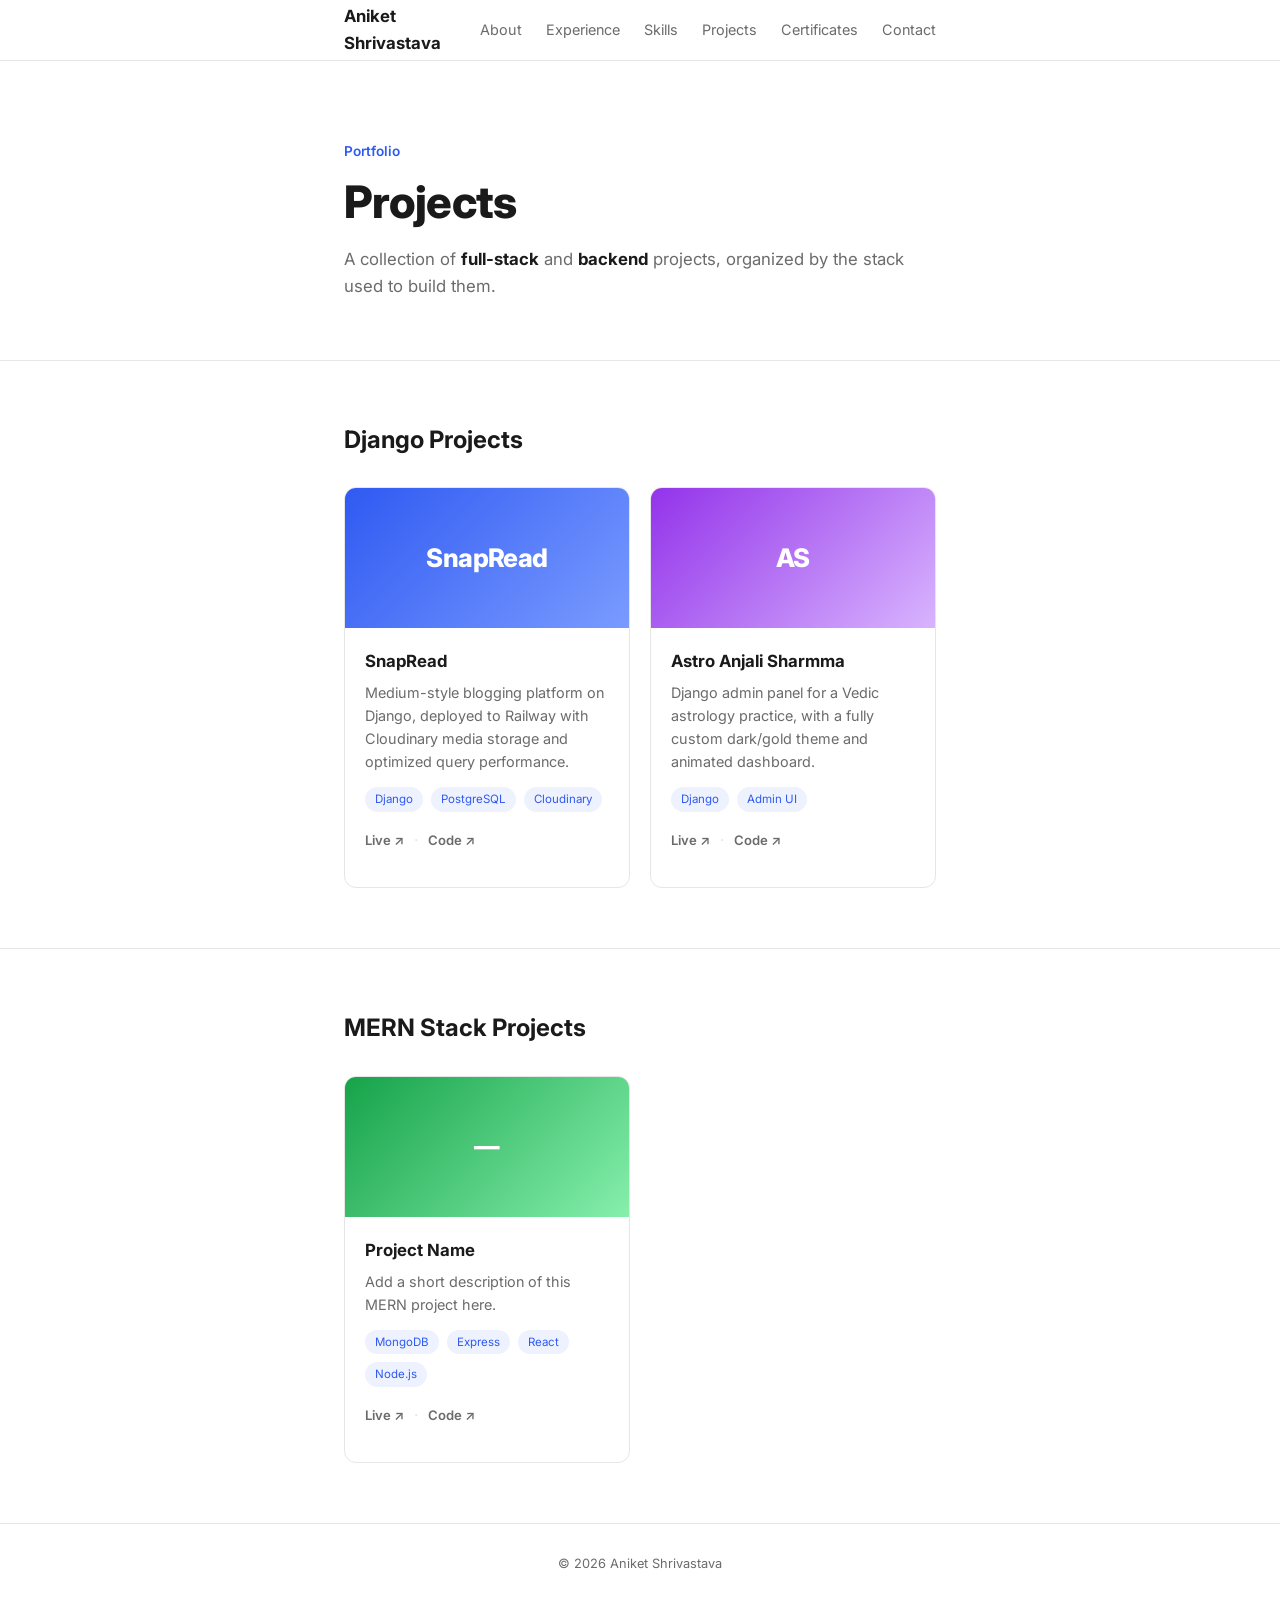
==== projects.html @ 5792fc20 "first commit" ====
<!doctype html>
<html lang="en">
  <head>
    <meta charset="UTF-8" />
    <meta name="viewport" content="width=device-width, initial-scale=1.0" />
    <title>Projects — Aniket Shrivastava</title>
    <link rel="preconnect" href="https://fonts.googleapis.com" />
    <link
      href="https://fonts.googleapis.com/css2?family=Inter:wght@400;500;600;700;800&display=swap"
      rel="stylesheet"
    />
    <link rel="stylesheet" href="assest/css/style.css" />
  </head>
  <body>
    <nav>
      <div class="wrap">
        <div class="logo">Aniket Shrivastava</div>
        <div class="navlinks">
          <a href="index.html#about">About</a>
          <a href="index.html#experience">Experience</a>
          <a href="index.html#skills">Skills</a>
          <a href="projects.html">Projects</a>
          <a href="index.html#certificates">Certificates</a>
          <a href="index.html#contact">Contact</a>
        </div>
      </div>
    </nav>

    <header class="hero">
      <div class="wrap">
        <div class="eyebrow">Portfolio</div>
        <h1>Projects</h1>
        <p class="sub">
          A collection of <b>full-stack</b> and <b>backend</b> projects,
          organized by the stack used to build them.
        </p>
      </div>
    </header>

    <!-- DJANGO PROJECTS -->
    <section id="django-projects">
      <div class="wrap">
        <h2>Django Projects</h2>
        <div class="proj-grid">

          <div class="proj-card">
            <div class="proj-thumb c1">SnapRead</div>
            <div class="proj-body">
              <div class="proj-title">
                <a
                  href="https://github.com/iamaniket-python/Snapread"
                  target="_blank"
                  rel="noopener"
                  >SnapRead</a
                >
              </div>
              <div class="proj-desc">
                Medium-style blogging platform on Django, deployed to Railway
                with Cloudinary media storage and optimized query performance.
              </div>
              <div class="proj-tags">
                <span class="tag">Django</span>
                <span class="tag">PostgreSQL</span>
                <span class="tag">Cloudinary</span>
              </div>
              <div class="proj-links">
                <a href="#">Live ↗</a><span>·</span>
                <a
                  href="https://github.com/iamaniket-python/Snapread"
                  target="_blank"
                  rel="noopener"
                  >Code ↗</a
                >
              </div>
            </div>
          </div>

          <div class="proj-card">
            <div class="proj-thumb c3">AS</div>
            <div class="proj-body">
              <div class="proj-title">Astro Anjali Sharmma</div>
              <div class="proj-desc">
                Django admin panel for a Vedic astrology practice, with a
                fully custom dark/gold theme and animated dashboard.
              </div>
              <div class="proj-tags">
                <span class="tag">Django</span>
                <span class="tag">Admin UI</span>
              </div>
              <div class="proj-links">
                <a href="#">Live ↗</a><span>·</span>
                <a href="#">Code ↗</a>
              </div>
            </div>
          </div>

        </div>
      </div>
    </section>

    <!-- MERN PROJECTS -->
    <section id="mern-projects">
      <div class="wrap">
        <h2>MERN Stack Projects</h2>
        <div class="proj-grid">

          <div class="proj-card">
            <div class="proj-thumb c2">—</div>
            <div class="proj-body">
              <div class="proj-title">Project Name</div>
              <div class="proj-desc">
                Add a short description of this MERN project here.
              </div>
              <div class="proj-tags">
                <span class="tag">MongoDB</span>
                <span class="tag">Express</span>
                <span class="tag">React</span>
                <span class="tag">Node.js</span>
              </div>
              <div class="proj-links">
                <a href="#">Live ↗</a><span>·</span>
                <a href="#">Code ↗</a>
              </div>
            </div>
          </div>

        </div>
      </div>
    </section>

    <footer>© 2026 Aniket Shrivastava</footer>
  </body>
</html>
---- assest/css/style.css ----
:root{
  --bg:#ffffff;
  --text:#1a1a1a;
  --text-dim:#6b6b6b;
  --line:#e6e6e6;
  --accent:#2f5af2;
  --sans:'Inter', sans-serif;
}
*{margin:0;padding:0;box-sizing:border-box;}
html{scroll-behavior:smooth;}
body{background:var(--bg);color:var(--text);font-family:var(--sans);line-height:1.6;}
a{color:inherit;text-decoration:none;}
.wrap{max-width:50%;margin:0 auto;padding:0 24px;}

nav{position:sticky;top:0;background:rgba(255,255,255,0.9);backdrop-filter:blur(8px);border-bottom:1px solid var(--line);z-index:10;}
nav .wrap{display:flex;align-items:center;justify-content:space-between;height:60px;}
.logo{font-weight:700;font-size:1.05rem;}
.navlinks{display:flex;gap:24px;font-size:0.9rem;color:var(--text-dim);align-items:center;}
.navlinks a:hover{color:var(--text);}

header.hero{padding:80px 0 60px;}
.eyebrow{font-size:0.85rem;color:var(--accent);font-weight:600;margin-bottom:14px;}
h1{font-size:clamp(2rem,5vw,2.8rem);font-weight:800;letter-spacing:-0.02em;line-height:1.15;}
.sub{margin-top:18px;color:var(--text-dim);font-size:1.05rem;max-width:560px;}
.sub b{color:var(--text);}
.hero-actions{margin-top:28px;display:flex;gap:14px;flex-wrap:wrap;}
.btn{font-size:0.9rem;font-weight:600;padding:11px 20px;border-radius:6px;display:inline-block;border:1px solid transparent;}
.btn-primary{background:var(--text);color:#fff;}
.btn-primary:hover{background:var(--accent);}
.btn-ghost{border:1px solid var(--line);color:var(--text);}
.btn-ghost:hover{border-color:var(--text);}

section{padding:60px 0;border-top:1px solid var(--line);}
h2{font-size:1.5rem;font-weight:700;margin-bottom:28px;}

.about p{color:var(--text-dim);margin-bottom:14px;}
.about b{color:var(--text);}

.skills{display:flex;flex-wrap:wrap;gap:10px;}
.skill{font-size:0.85rem;border:1px solid var(--line);padding:7px 14px;border-radius:20px;color:var(--text-dim);}

.code-block{
  background:#0d1117;border-radius:10px;padding:20px 22px;overflow-x:auto;
  font-family:'Courier New', monospace;font-size:0.85rem;line-height:1.7;
  margin-top:18px;
}
.code-block code{color:#c9d1d9;white-space:pre;}
.code-block .kw{color:#ff7b72;}
.code-block .fn{color:#d2a8ff;}
.code-block .str{color:#a5d6ff;}
.code-block .cm{color:#8b949e;}
.code-block .nm{color:#79c0ff;}

.proj-grid{display:grid;grid-template-columns:1fr 1fr;gap:20px;}
.proj-card{
  border:1px solid var(--line);border-radius:12px;overflow:hidden;
  display:flex;flex-direction:column;transition:border-color .2s, transform .2s, box-shadow .2s;
}
.proj-card:hover{border-color:var(--accent);transform:translateY(-3px);box-shadow:0 12px 28px -10px rgba(0,0,0,0.12);}
.proj-thumb{
  height:140px;display:flex;align-items:center;justify-content:center;
  font-size:1.6rem;font-weight:800;color:#fff;letter-spacing:-0.02em;
}
.proj-thumb.c1{background:linear-gradient(135deg,#2f5af2,#7a9bff);}
.proj-thumb.c2{background:linear-gradient(135deg,#16a34a,#86efac);}
.proj-thumb.c3{background:linear-gradient(135deg,#9333ea,#d8b4fe);}
.proj-thumb.c4{background:linear-gradient(135deg,#ea580c,#fdba74);}
.proj-thumb.c5{background:linear-gradient(135deg,#0891b2,#67e8f9);}
.proj-thumb.c6{background:linear-gradient(135deg,#db2777,#f9a8d4);}
.proj-body{padding:20px;display:flex;flex-direction:column;flex:1;}
.proj-title{font-size:1.05rem;font-weight:700;margin-bottom:6px;}
.proj-title a:hover{color:var(--accent);}
.proj-desc{color:var(--text-dim);font-size:0.9rem;margin-bottom:14px;flex:1;}
.proj-tags{display:flex;gap:8px;flex-wrap:wrap;margin-bottom:16px;}
.tag{font-size:0.72rem;color:var(--accent);background:#eef2ff;padding:3px 10px;border-radius:20px;}
.proj-links{display:flex;align-items:center;gap:10px;margin-bottom:14px;}
.proj-links a{font-size:0.82rem;font-weight:600;color:var(--text-dim);}
.proj-links a:hover{color:var(--accent);}
.proj-links span{color:var(--line);}
.proj-more{
  display:block;text-align:center;font-size:0.82rem;font-weight:600;
  border-top:1px solid var(--line);padding:12px 0 0;margin-top:auto;color:var(--text);
}
.proj-more:hover{color:var(--accent);}

@media (max-width:640px){
  .proj-grid{grid-template-columns:1fr;}
}

.cert-grid{display:grid;grid-template-columns:1fr 1fr;gap:16px;}
.cert-card{
  border:1px solid var(--line);border-radius:10px;padding:18px 20px;
  display:flex;align-items:flex-start;gap:14px;transition:border-color .2s, transform .2s;
}
.cert-card:hover{border-color:var(--accent);transform:translateY(-2px);}
.cert-icon{
  width:38px;height:38px;border-radius:8px;background:#eef2ff;color:var(--accent);
  display:flex;align-items:center;justify-content:center;font-size:1rem;font-weight:800;flex-shrink:0;
}
.cert-name{font-size:0.95rem;font-weight:700;margin-bottom:3px;}
.cert-issuer{font-size:0.82rem;color:var(--text-dim);}
.cert-date{font-size:0.76rem;color:var(--text-dim);margin-top:4px;}
.cert-link{font-size:0.8rem;font-weight:600;color:var(--accent);margin-top:6px;display:inline-block;}

@media (max-width:600px){
  .cert-grid{grid-template-columns:1fr;}
}

.proj-hero{padding:60px 0 40px;}
.proj-hero .eyebrow{margin-bottom:10px;}
.proj-hero h1{font-size:clamp(1.8rem,4.5vw,2.4rem);}
.proj-hero .proj-tags{margin-top:18px;margin-bottom:0;}
.proj-links-row{margin-top:28px;display:flex;gap:14px;flex-wrap:wrap;}

.feature-list{list-style:none;}
.feature-list li{padding:12px 0;border-bottom:1px solid var(--line);color:var(--text-dim);font-size:0.95rem;position:relative;padding-left:22px;}
.feature-list li:last-child{border-bottom:none;}
.feature-list li::before{content:"—";position:absolute;left:0;color:var(--accent);font-weight:700;}

.backlink{display:inline-block;margin:30px 0 0;font-size:0.88rem;color:var(--text-dim);}
.backlink:hover{color:var(--text);}

.timeline{display:flex;flex-direction:column;gap:0;}
.tl-item{display:grid;grid-template-columns:140px 1fr;gap:20px;padding:20px 0;border-bottom:1px solid var(--line);}
.tl-item:last-child{border-bottom:none;}
.tl-date{font-size:0.82rem;color:var(--text-dim);font-weight:600;padding-top:2px;}
.tl-role{font-size:1.02rem;font-weight:700;}
.tl-org{font-size:0.9rem;color:var(--accent);font-weight:600;margin-bottom:8px;}
.tl-desc{color:var(--text-dim);font-size:0.92rem;}

@media (max-width:600px){
  .tl-item{grid-template-columns:1fr;gap:4px;}
}

.contact p{color:var(--text-dim);margin-bottom:22px;}
.contact-links{display:flex;gap:14px;flex-wrap:wrap;}

footer{padding:30px 0;text-align:center;font-size:0.8rem;color:var(--text-dim);border-top:1px solid var(--line);}

@media (max-width:600px){
  .navlinks{display:none;}
  .wrap{max-width:100%;padding:0 16px;}
  header.hero{padding:50px 0 36px;}
  section{padding:36px 0;}
  .hero-actions{flex-direction:column;align-items:stretch;}
  .btn{text-align:center;}
}
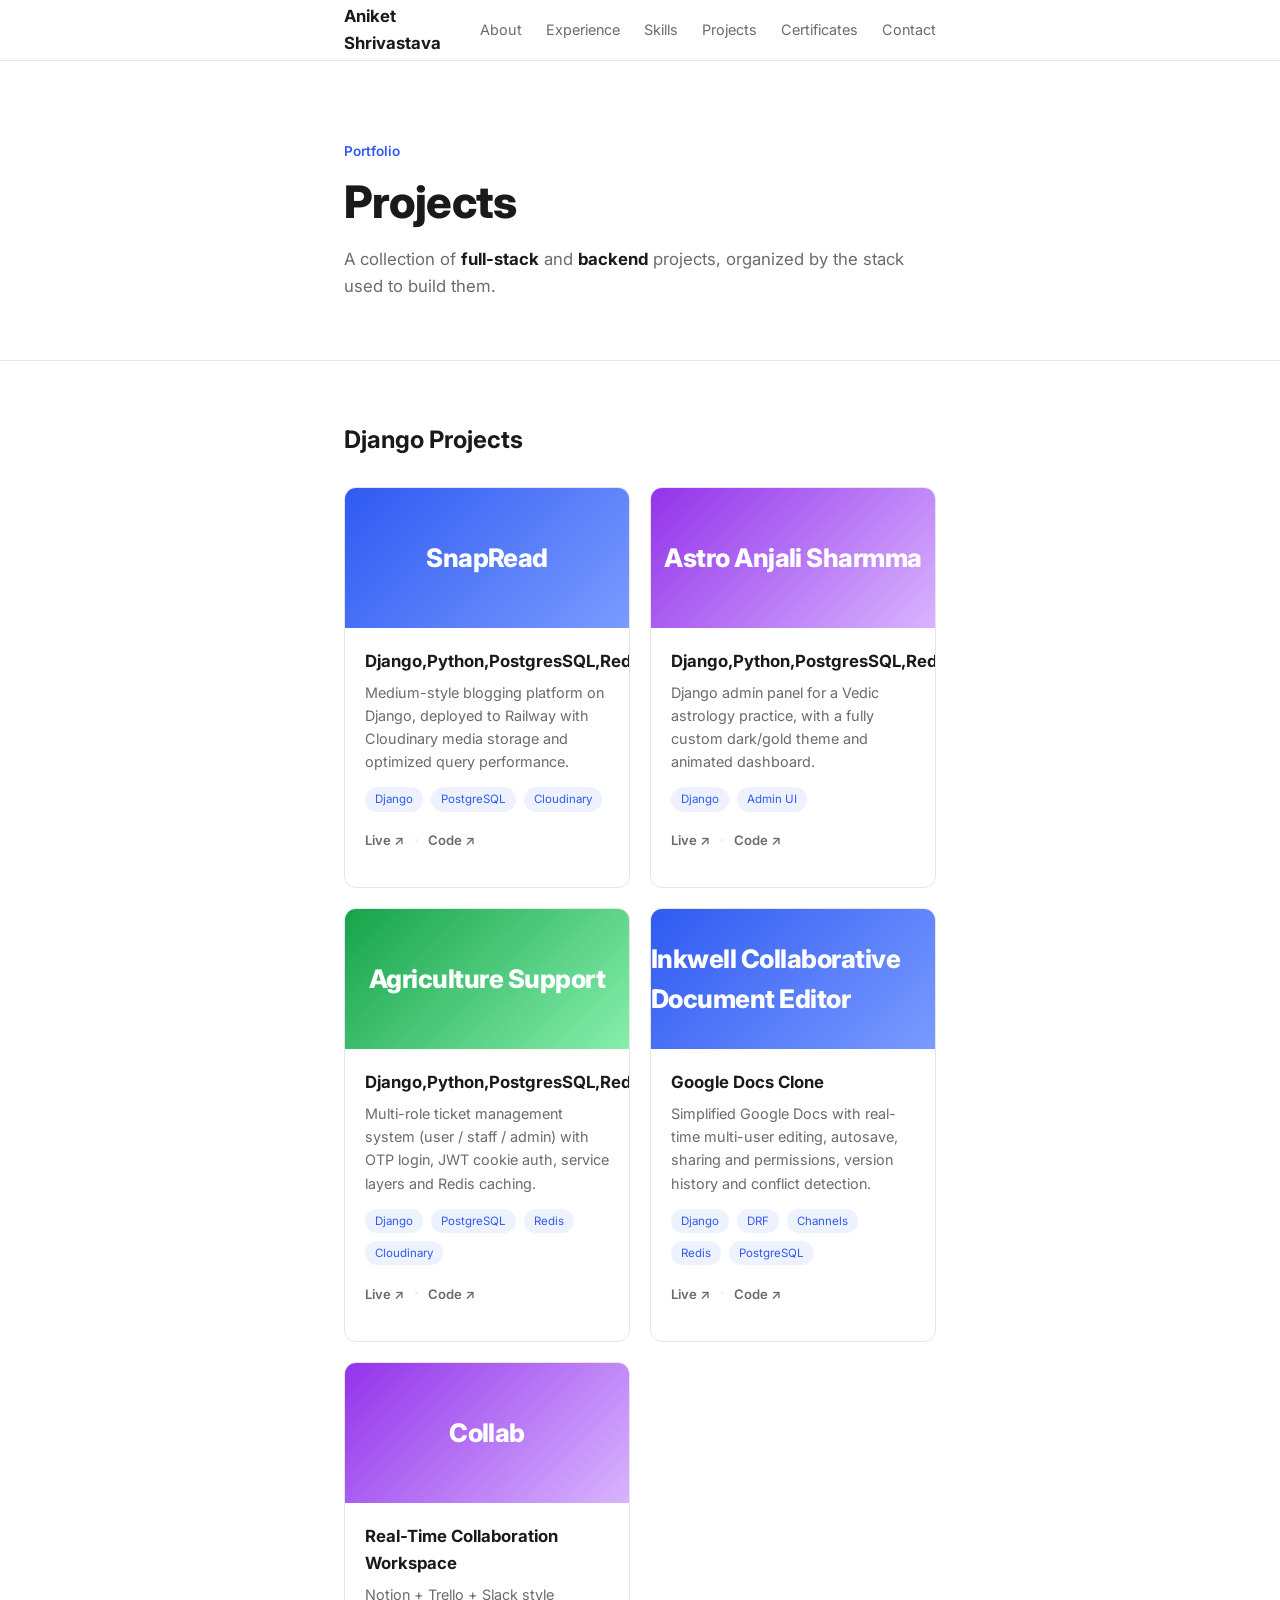
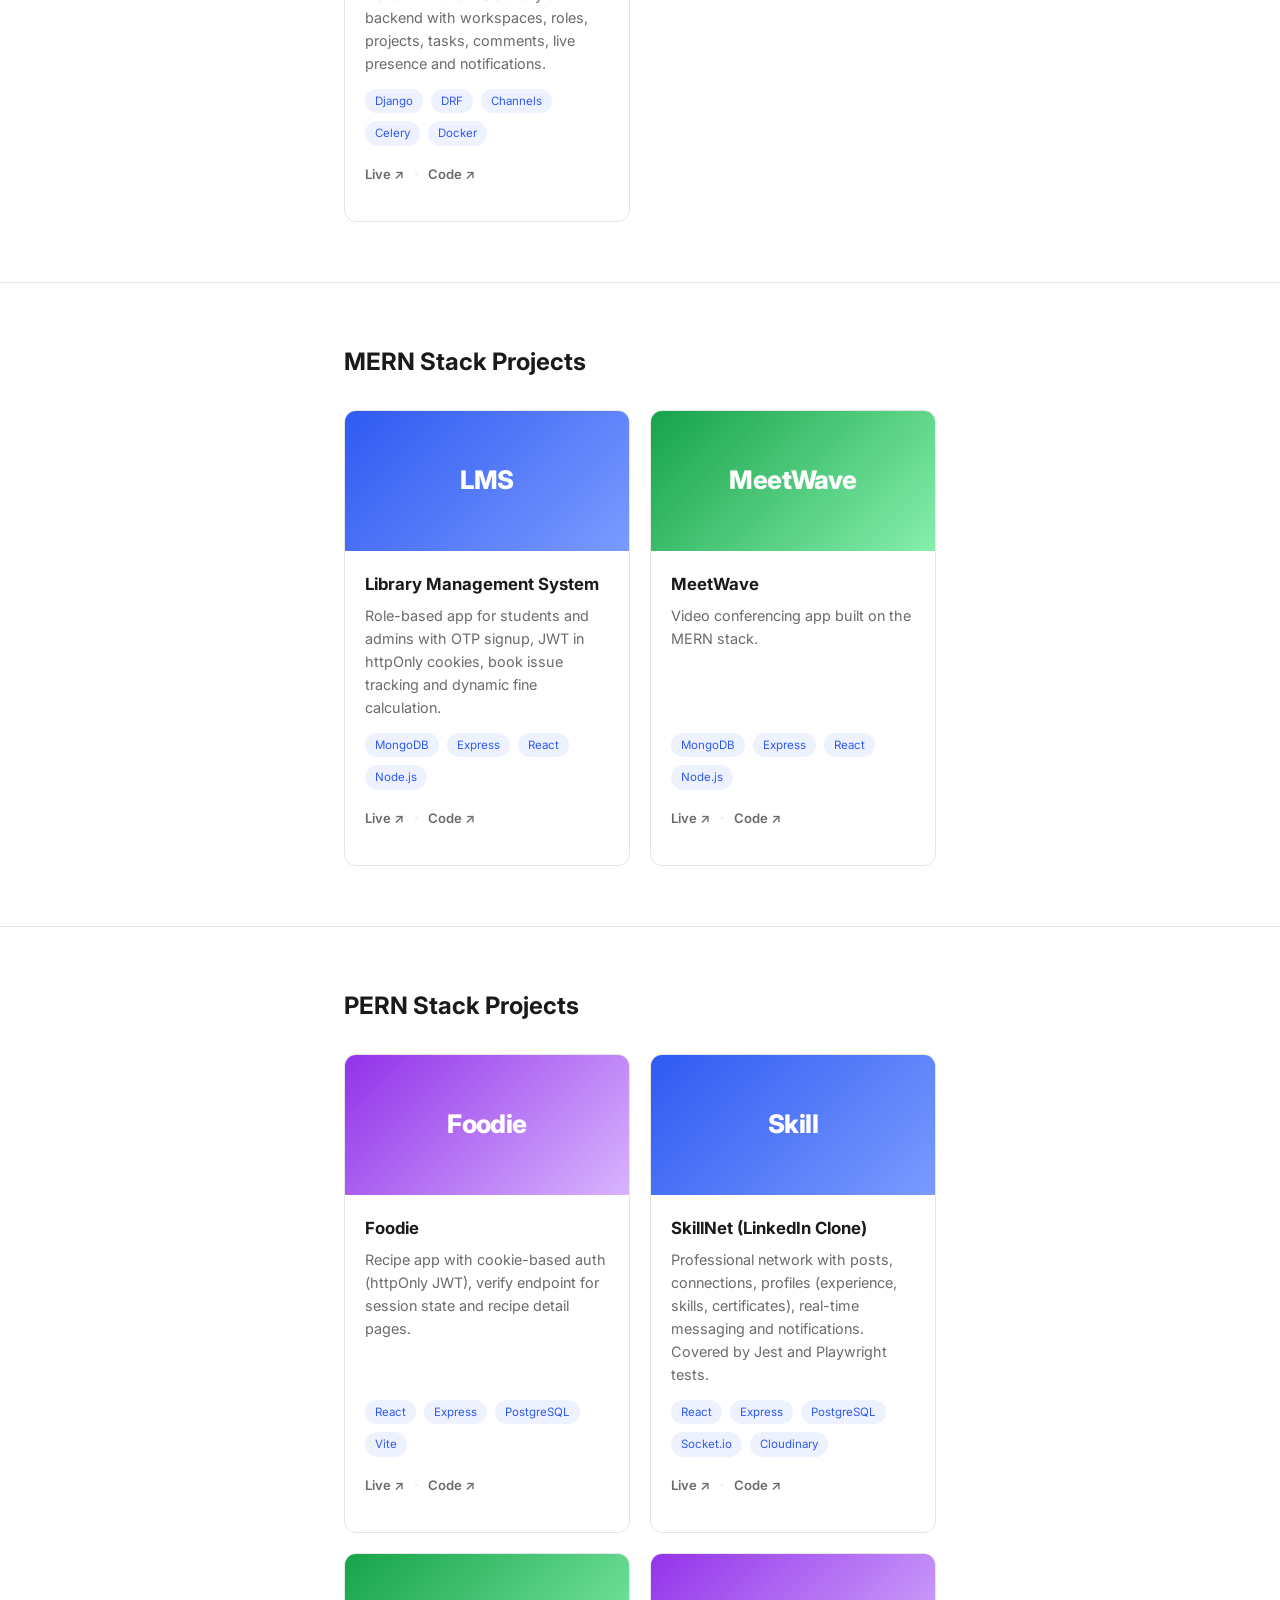
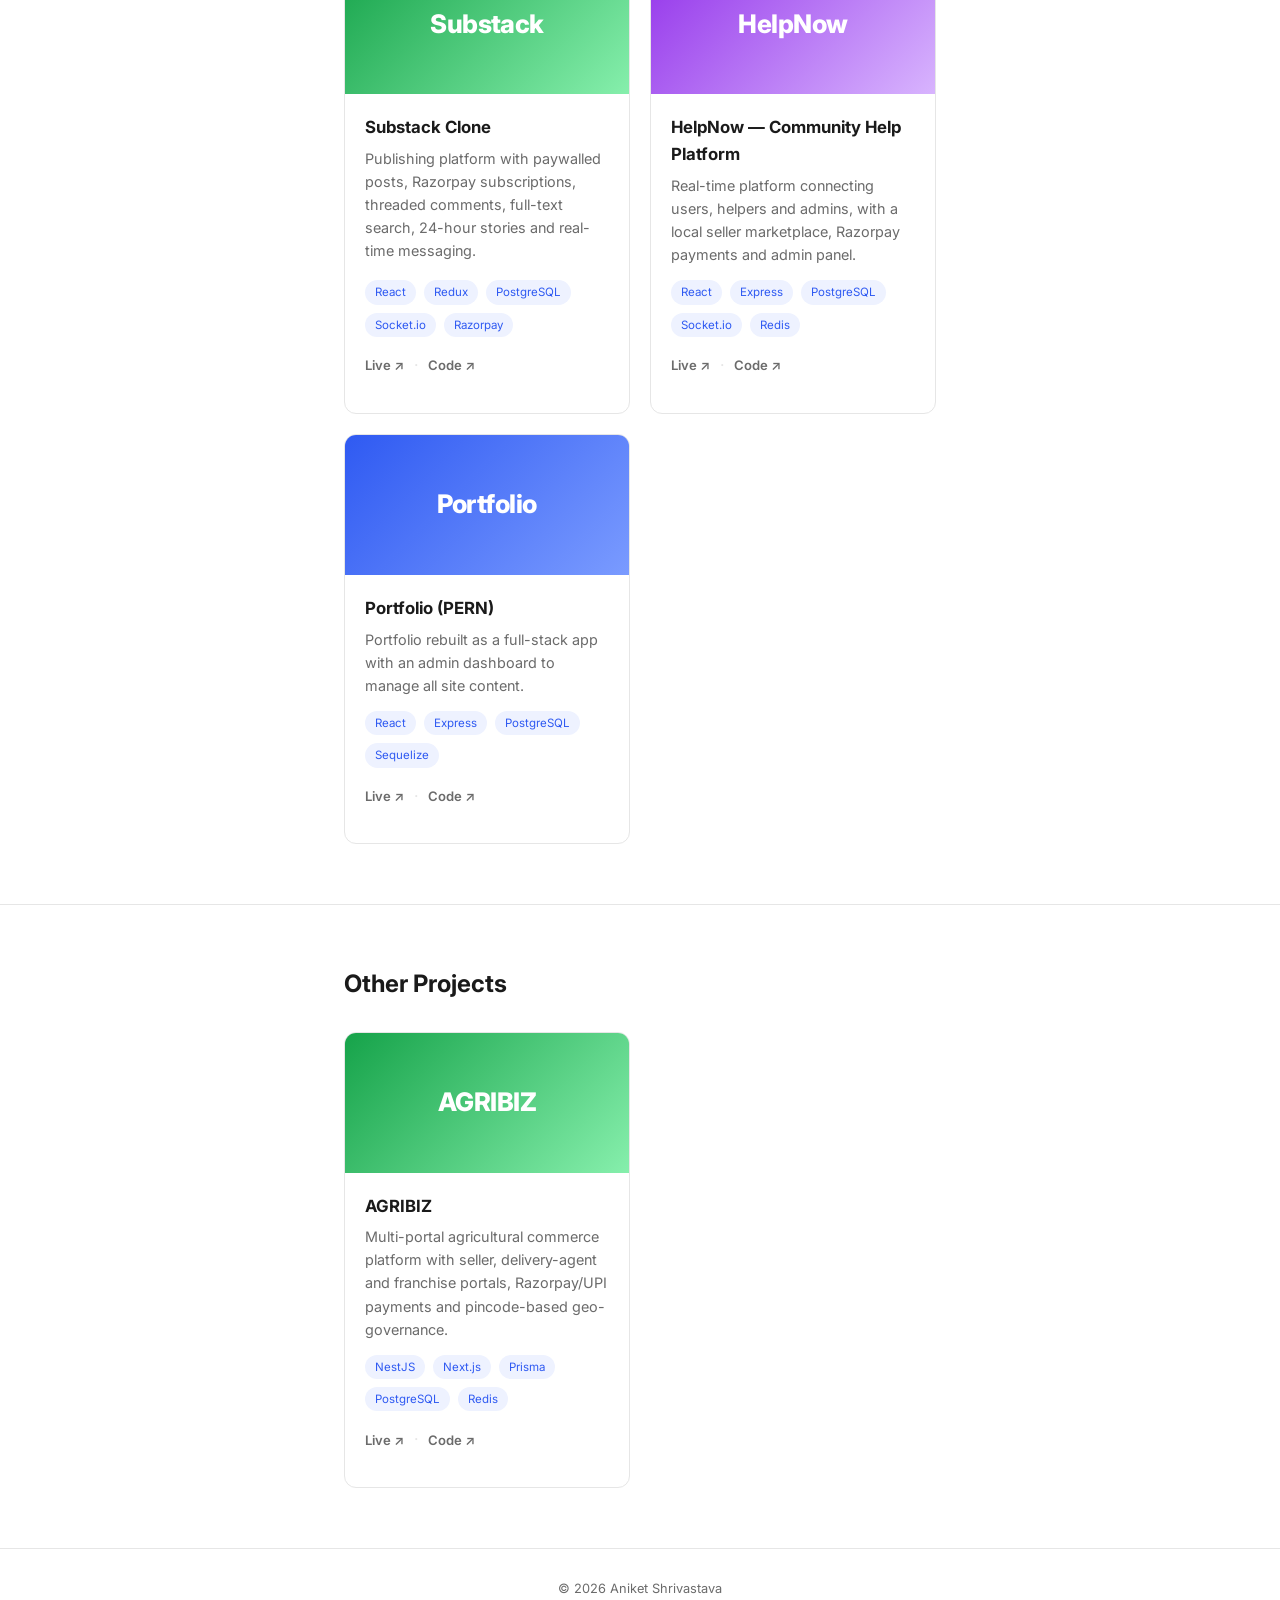
==== commit f379b748: "adding projects" ====
--- a/projects.html
+++ b/projects.html
@@ -51,7 +51,7 @@
                   href="https://github.com/iamaniket-python/Snapread"
                   target="_blank"
                   rel="noopener"
-                  >SnapRead</a
+                  >Django,Python,PostgresSQL,Redis,JWT,Cloudnary</a
                 >
               </div>
               <div class="proj-desc">
@@ -76,9 +76,9 @@
           </div>
 
           <div class="proj-card">
-            <div class="proj-thumb c3">AS</div>
-            <div class="proj-body">
-              <div class="proj-title">Astro Anjali Sharmma</div>
+            <div class="proj-thumb c3">Astro Anjali Sharmma</div>
+            <div class="proj-body">
+              <div class="proj-title">Django,Python,PostgresSQL,Redis,JWT,Cloudnary</div>
               <div class="proj-desc">
                 Django admin panel for a Vedic astrology practice, with a
                 fully custom dark/gold theme and animated dashboard.
@@ -94,6 +94,86 @@
             </div>
           </div>
 
+          <div class="proj-card">
+            <div class="proj-thumb c2">Agriculture Support</div>
+            <div class="proj-body">
+              <div class="proj-title">Django,Python,PostgresSQL,Redis,JWT,Cloudnary</div>
+              <div class="proj-desc">
+                Multi-role ticket management system (user / staff / admin) with
+                OTP login, JWT cookie auth, service layers and Redis caching.
+              </div>
+              <div class="proj-tags">
+                <span class="tag">Django</span>
+                <span class="tag">PostgreSQL</span>
+                <span class="tag">Redis</span>
+                <span class="tag">Cloudinary</span>
+              </div>
+              <div class="proj-links">
+                <a href="https://aqriculture-ticket-system-bggf.vercel.app/">Live ↗</a><span>·</span>
+                <a href="https://github.com/iamaniket-python/Aqriculture-Ticket-System-.git">Code ↗</a>
+              </div>
+            </div>
+          </div>
+
+          <div class="proj-card">
+            <div class="proj-thumb c1">Inkwell Collaborative Document Editor</div>
+            <div class="proj-body">
+              <div class="proj-title">
+                <a
+                  href="https://github.com/iamaniket-python/Google-Docs"
+                  target="_blank"
+                  rel="noopener"
+                  >Google Docs Clone</a
+                >
+              </div>
+              <div class="proj-desc">
+                Simplified Google Docs with real-time multi-user editing,
+                autosave, sharing and permissions, version history and
+                conflict detection.
+              </div>
+              <div class="proj-tags">
+                <span class="tag">Django</span>
+                <span class="tag">DRF</span>
+                <span class="tag">Channels</span>
+                <span class="tag">Redis</span>
+                <span class="tag">PostgreSQL</span>
+              </div>
+              <div class="proj-links">
+                <a href="#">Live ↗</a><span>·</span>
+                <a
+                  href="https://github.com/iamaniket-python/Google-Docs"
+                  target="_blank"
+                  rel="noopener"
+                  >Code ↗</a
+                >
+              </div>
+            </div>
+          </div>
+
+          <div class="proj-card">
+            <div class="proj-thumb c3">Collab</div>
+            <div class="proj-body">
+              <div class="proj-title">Real-Time Collaboration Workspace</div>
+              <div class="proj-desc">
+                Notion + Trello + Slack style backend with workspaces, roles,
+                projects, tasks, comments, live presence and notifications.
+              </div>
+              <div class="proj-tags">
+                <span class="tag">Django</span>
+                <span class="tag">DRF</span>
+                <span class="tag">Channels</span>
+                <span class="tag">Celery</span>
+                <span class="tag">Docker</span>
+              </div>
+              <div class="proj-links">
+                <a href="#">Live ↗</a><span>·</span>
+                <a href="#">Code ↗</a>
+              </div>
+            </div>
+          </div>
+
+       
+
         </div>
       </div>
     </section>
@@ -105,17 +185,219 @@
         <div class="proj-grid">
 
           <div class="proj-card">
-            <div class="proj-thumb c2">—</div>
-            <div class="proj-body">
-              <div class="proj-title">Project Name</div>
-              <div class="proj-desc">
-                Add a short description of this MERN project here.
+            <div class="proj-thumb c1">LMS</div>
+            <div class="proj-body">
+              <div class="proj-title">Library Management System</div>
+              <div class="proj-desc">
+                Role-based app for students and admins with OTP signup, JWT in
+                httpOnly cookies, book issue tracking and dynamic fine
+                calculation.
               </div>
               <div class="proj-tags">
                 <span class="tag">MongoDB</span>
                 <span class="tag">Express</span>
                 <span class="tag">React</span>
                 <span class="tag">Node.js</span>
+              </div>
+              <div class="proj-links">
+                <a href="#">Live ↗</a><span>·</span>
+                <a href="#">Code ↗</a>
+              </div>
+            </div>
+          </div>
+
+          <div class="proj-card">
+            <div class="proj-thumb c2">MeetWave</div>
+            <div class="proj-body">
+              <div class="proj-title">MeetWave</div>
+              <div class="proj-desc">
+                Video conferencing app built on the MERN stack.
+              </div>
+              <div class="proj-tags">
+                <span class="tag">MongoDB</span>
+                <span class="tag">Express</span>
+                <span class="tag">React</span>
+                <span class="tag">Node.js</span>
+              </div>
+              <div class="proj-links">
+                <a href="#">Live ↗</a><span>·</span>
+                <a href="#">Code ↗</a>
+              </div>
+            </div>
+          </div>
+
+        </div>
+      </div>
+    </section>
+
+    <!-- PERN PROJECTS -->
+    <section id="pern-projects">
+      <div class="wrap">
+        <h2>PERN Stack Projects</h2>
+        <div class="proj-grid">
+
+          <div class="proj-card">
+            <div class="proj-thumb c3">Foodie</div>
+            <div class="proj-body">
+              <div class="proj-title">Foodie</div>
+              <div class="proj-desc">
+                Recipe app with cookie-based auth (httpOnly JWT), verify
+                endpoint for session state and recipe detail pages.
+              </div>
+              <div class="proj-tags">
+                <span class="tag">React</span>
+                <span class="tag">Express</span>
+                <span class="tag">PostgreSQL</span>
+                <span class="tag">Vite</span>
+              </div>
+              <div class="proj-links">
+                <a href="#">Live ↗</a><span>·</span>
+                <a href="#">Code ↗</a>
+              </div>
+            </div>
+          </div>
+
+          <div class="proj-card">
+            <div class="proj-thumb c1">Skill</div>
+            <div class="proj-body">
+              <div class="proj-title">
+                <a
+                  href="https://github.com/iamaniket-python/SkillNet"
+                  target="_blank"
+                  rel="noopener"
+                  >SkillNet (LinkedIn Clone)</a
+                >
+              </div>
+              <div class="proj-desc">
+                Professional network with posts, connections, profiles
+                (experience, skills, certificates), real-time messaging and
+                notifications. Covered by Jest and Playwright tests.
+              </div>
+              <div class="proj-tags">
+                <span class="tag">React</span>
+                <span class="tag">Express</span>
+                <span class="tag">PostgreSQL</span>
+                <span class="tag">Socket.io</span>
+                <span class="tag">Cloudinary</span>
+              </div>
+              <div class="proj-links">
+                <a
+                  href="https://skillnet-rosy.vercel.app"
+                  target="_blank"
+                  rel="noopener"
+                  >Live ↗</a
+                ><span>·</span>
+                <a
+                  href="https://github.com/iamaniket-python/SkillNet"
+                  target="_blank"
+                  rel="noopener"
+                  >Code ↗</a
+                >
+              </div>
+            </div>
+          </div>
+
+          <div class="proj-card">
+            <div class="proj-thumb c2">Substack</div>
+            <div class="proj-body">
+              <div class="proj-title">Substack Clone</div>
+              <div class="proj-desc">
+                Publishing platform with paywalled posts, Razorpay
+                subscriptions, threaded comments, full-text search, 24-hour
+                stories and real-time messaging.
+              </div>
+              <div class="proj-tags">
+                <span class="tag">React</span>
+                <span class="tag">Redux</span>
+                <span class="tag">PostgreSQL</span>
+                <span class="tag">Socket.io</span>
+                <span class="tag">Razorpay</span>
+              </div>
+              <div class="proj-links">
+                <a
+                  href="https://stack-substack-c-lone.vercel.app/"
+                  target="_blank"
+                  rel="noopener"
+                  >Live ↗</a
+                ><span>·</span>
+                <a href="#">Code ↗</a>
+              </div>
+            </div>
+          </div>
+
+          <div class="proj-card">
+            <div class="proj-thumb c3">HelpNow</div>
+            <div class="proj-body">
+              <div class="proj-title">HelpNow — Community Help Platform</div>
+              <div class="proj-desc">
+                Real-time platform connecting users, helpers and admins, with
+                a local seller marketplace, Razorpay payments and admin panel.
+              </div>
+              <div class="proj-tags">
+                <span class="tag">React</span>
+                <span class="tag">Express</span>
+                <span class="tag">PostgreSQL</span>
+                <span class="tag">Socket.io</span>
+                <span class="tag">Redis</span>
+              </div>
+              <div class="proj-links">
+                <a href="#">Live ↗</a><span>·</span>
+                <a href="#">Code ↗</a>
+              </div>
+            </div>
+          </div>
+
+          <div class="proj-card">
+            <div class="proj-thumb c1">Portfolio</div>
+            <div class="proj-body">
+              <div class="proj-title">Portfolio (PERN)</div>
+              <div class="proj-desc">
+                Portfolio rebuilt as a full-stack app with an admin dashboard
+                to manage all site content.
+              </div>
+              <div class="proj-tags">
+                <span class="tag">React</span>
+                <span class="tag">Express</span>
+                <span class="tag">PostgreSQL</span>
+                <span class="tag">Sequelize</span>
+              </div>
+              <div class="proj-links">
+                <a
+                  href="https://aniket-shrivastava-resume.vercel.app"
+                  target="_blank"
+                  rel="noopener"
+                  >Live ↗</a
+                ><span>·</span>
+                <a href="#">Code ↗</a>
+              </div>
+            </div>
+          </div>
+
+        </div>
+      </div>
+    </section>
+
+    <!-- OTHER / TEAM PROJECTS -->
+    <section id="other-projects">
+      <div class="wrap">
+        <h2>Other Projects</h2>
+        <div class="proj-grid">
+
+          <div class="proj-card">
+            <div class="proj-thumb c2">AGRIBIZ</div>
+            <div class="proj-body">
+              <div class="proj-title">AGRIBIZ</div>
+              <div class="proj-desc">
+                Multi-portal agricultural commerce platform with seller,
+                delivery-agent and franchise portals, Razorpay/UPI payments
+                and pincode-based geo-governance.
+              </div>
+              <div class="proj-tags">
+                <span class="tag">NestJS</span>
+                <span class="tag">Next.js</span>
+                <span class="tag">Prisma</span>
+                <span class="tag">PostgreSQL</span>
+                <span class="tag">Redis</span>
               </div>
               <div class="proj-links">
                 <a href="#">Live ↗</a><span>·</span>
--- a/assest/css/style.css
+++ b/assest/css/style.css
@@ -144,4 +144,59 @@
   section{padding:36px 0;}
   .hero-actions{flex-direction:column;align-items:stretch;}
   .btn{text-align:center;}
+}
+
+.skill {
+  display: flex;
+  align-items: center;
+  gap: 8px;
+}
+.skill img {
+  width: 20px;
+  height: 20px;
+}
+/* Timeline icons */
+.tl-role {
+  display: flex;
+  align-items: center;
+  gap: 8px;
+}
+.tl-icon {
+  width: 18px;
+  height: 18px;
+  flex-shrink: 0;
+  color: var(--accent, #6c5ce7); /* apne theme ke accent color se replace karo */
+}
+
+/* Project tag icons */
+.tag {
+  display: inline-flex;
+  align-items: center;
+  gap: 6px;
+}
+.tag img {
+  width: 14px;
+  height: 14px;
+}
+
+/* Certificate icon */
+.cert-icon svg {
+  width: 24px;
+  height: 24px;
+  color: var(--accent, #6c5ce7);
+}
+
+/* Contact button icons */
+.btn-icon {
+  width: 18px;
+  height: 18px;
+  margin-right: 6px;
+  vertical-align: middle;
+}
+.btn {
+  display: inline-flex;
+  align-items: center;
+}
+img.btn-icon {
+  object-fit: contain;
 }
